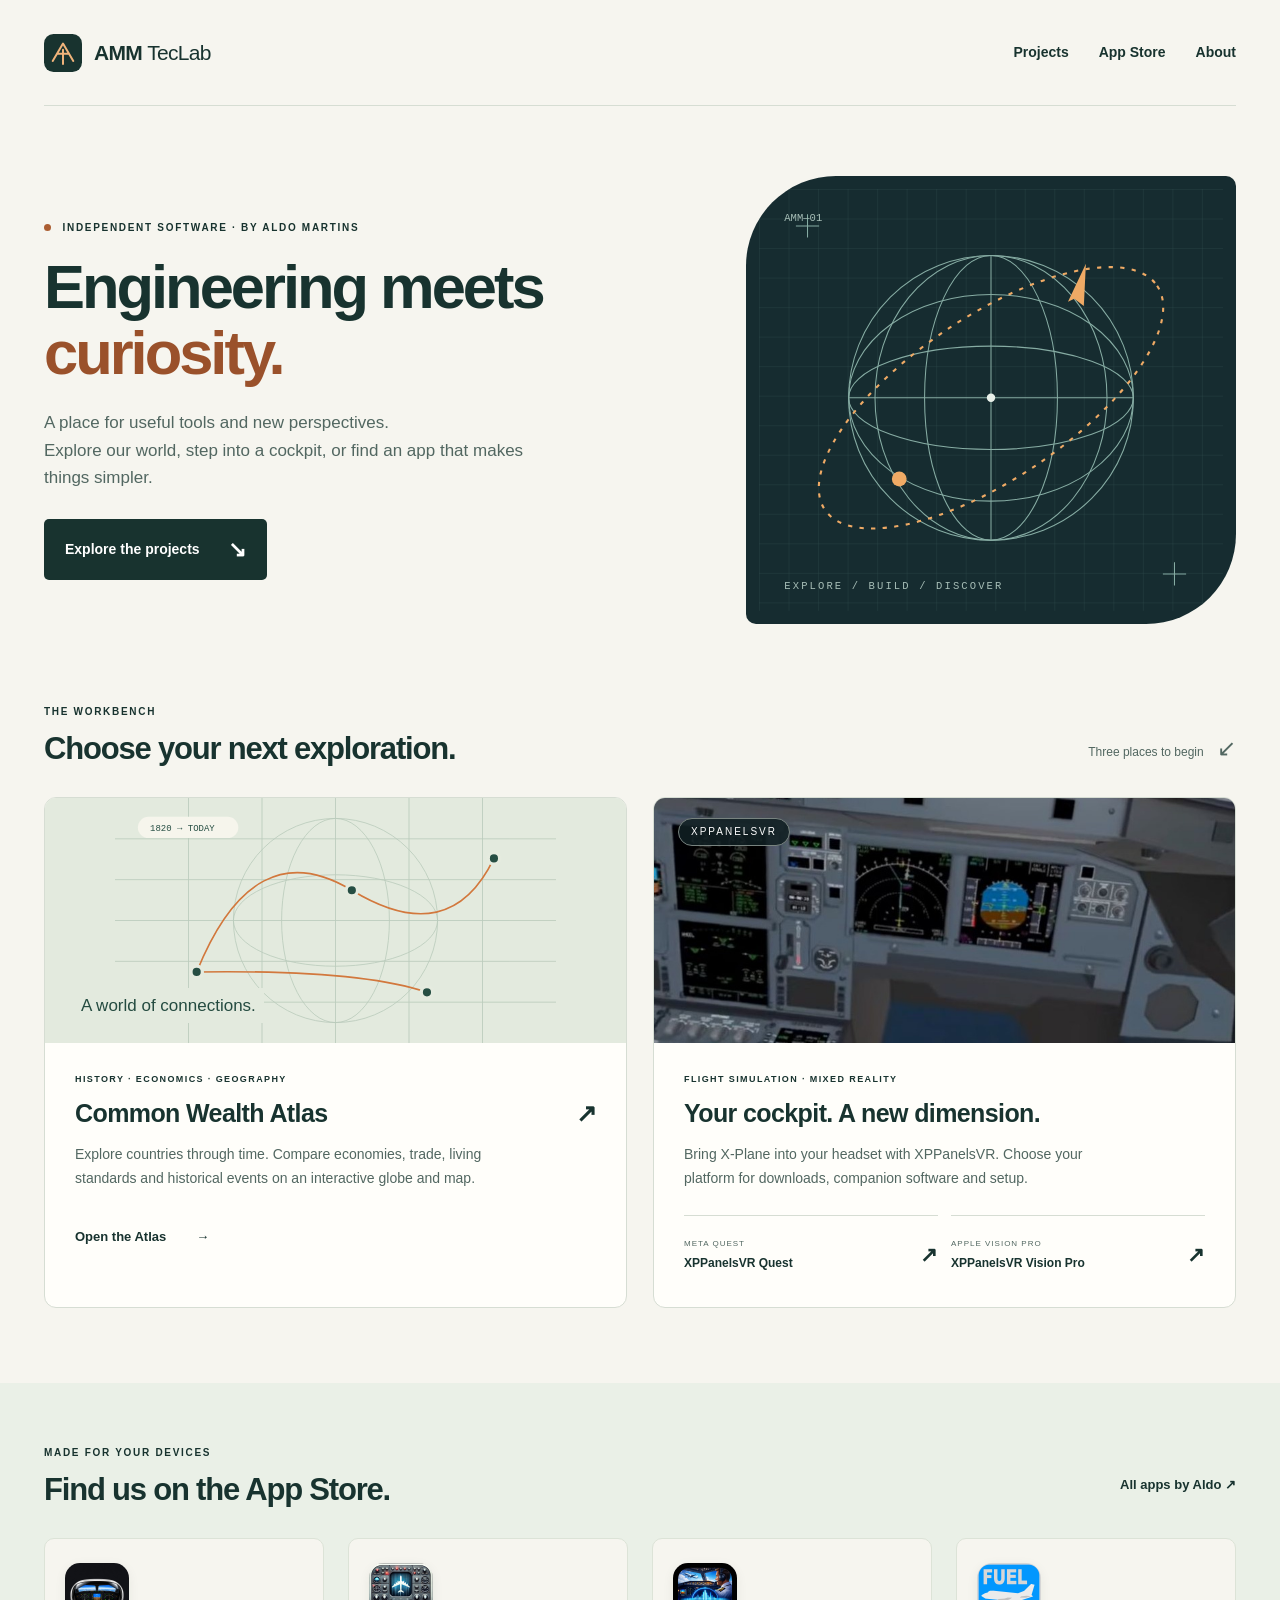
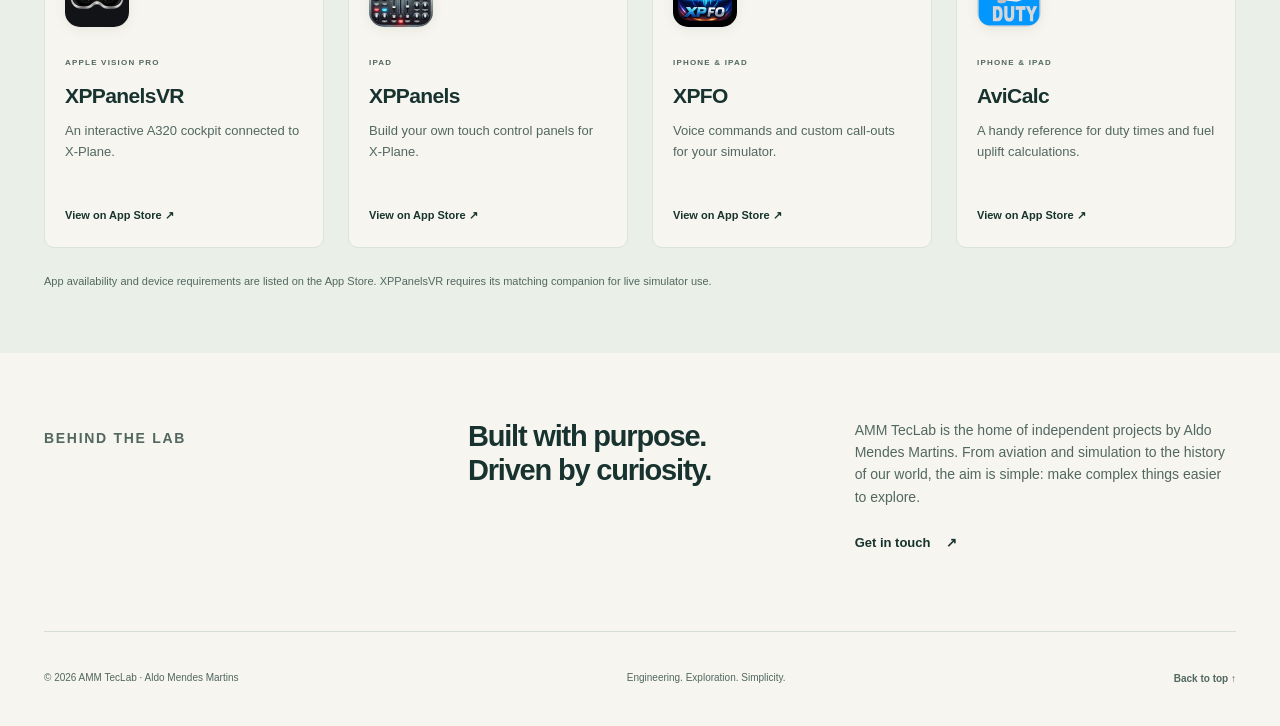
==== index.html @ c049971d "Create AMM TecLab homepage and verified app links" ====
<!doctype html>
<html lang="en">
<head>
<meta charset="utf-8"><meta name="viewport" content="width=device-width,initial-scale=1">
<title>AMM TecLab — Engineering, exploration & useful apps</title>
<meta name="description" content="Independent apps and explorations by Aldo Mendes Martins. Discover the Common Wealth Atlas, XPPanelsVR for Quest and Vision Pro, and apps for your Apple devices.">
<meta name="theme-color" content="#162c30"><link rel="canonical" href="https://ammteclab.com/">
<meta property="og:title" content="AMM TecLab — Tools for curious minds"><meta property="og:description" content="Explore the world. Step into the cockpit. Find your next useful app."><meta property="og:type" content="website"><meta property="og:url" content="https://ammteclab.com/">
<link rel="icon" href="assets/mark.svg" type="image/svg+xml"><link rel="stylesheet" href="style.css">
</head>
<body>
<a class="skip" href="#main">Skip to content</a>
<header class="header wrap"><a class="brand" href="./" aria-label="AMM TecLab home"><img src="assets/mark.svg" alt="" width="38" height="38"><span>AMM <b>TecLab</b></span></a><nav aria-label="Main navigation"><a href="#projects">Projects</a><a href="#apps">App Store</a><a href="#about">About</a></nav></header>
<main id="main">
<section class="hero wrap">
<div class="hero-copy"><p class="eyebrow"><span class="dot"></span> INDEPENDENT SOFTWARE · BY ALDO MARTINS</p><h1>Engineering meets<br><em>curiosity.</em></h1><p class="lead">A place for useful tools and new perspectives.<br class="desktop"> Explore our world, step into a cockpit, or find an app that makes things simpler.</p><a class="button" href="#projects">Explore the projects <span aria-hidden="true">↘</span></a></div>
<div class="hero-art" aria-hidden="true"><svg viewBox="0 0 440 400" fill="none"><defs><pattern id="grid" width="28" height="28" patternUnits="userSpaceOnUse"><path d="M28 0H0V28" stroke="#355052" stroke-width=".5"/></pattern></defs><rect width="440" height="400" fill="url(#grid)"/><g stroke="#86aca3"><circle cx="220" cy="198" r="135"/><ellipse cx="220" cy="198" rx="63" ry="135"/><ellipse cx="220" cy="198" rx="110" ry="135"/><ellipse cx="220" cy="198" rx="135" ry="49"/><ellipse cx="220" cy="198" rx="135" ry="98"/><path d="M85 198H355M220 63V333"/></g><ellipse cx="220" cy="198" rx="190" ry="77" transform="rotate(-34 220 198)" stroke="#efaa65" stroke-width="2" stroke-dasharray="4 7"/><path d="M293 107l17-36-2 40-9-7z" fill="#efaa65"/><circle cx="133" cy="275" r="7" fill="#efaa65"/><circle cx="220" cy="198" r="4" fill="#e9f0e9"/><path d="M35 35h22m-11-11v22M383 365h22m-11-11v22" stroke="#86aca3"/><text x="24" y="379" fill="#a6bdb6" font-family="monospace" font-size="10" letter-spacing="2">EXPLORE / BUILD / DISCOVER</text><text x="24" y="30" fill="#a6bdb6" font-family="monospace" font-size="10">AMM—01</text></svg></div>
</section>
<section class="projects wrap" id="projects" aria-labelledby="projects-title"><div class="section-heading"><div><p class="eyebrow">THE WORKBENCH</p><h2 id="projects-title">Choose your next exploration.</h2></div><span class="section-note">Three places to begin <span aria-hidden="true">↙</span></span></div>
<div class="project-grid">
<a class="project atlas" href="https://atlas.ammteclab.com/"><div class="project-visual atlas-visual"><svg viewBox="0 0 540 300" fill="none" aria-hidden="true"><g stroke="#9ab1a0" opacity=".55"><path d="M0 50H540M0 100H540M0 150H540M0 200H540M0 250H540M90 0V300M180 0V300M270 0V300M360 0V300M450 0V300"/><circle cx="270" cy="150" r="125"/><ellipse cx="270" cy="150" rx="66" ry="125"/><ellipse cx="270" cy="150" rx="125" ry="56"/></g><path d="M100 213Q170 40 290 113T464 74M100 213Q300 210 382 238" stroke="#d2783d" stroke-width="2"/><g fill="#264e43" stroke="#e5ebdf" stroke-width="4"><circle cx="100" cy="213" r="7"/><circle cx="290" cy="113" r="7"/><circle cx="464" cy="74" r="7"/><circle cx="382" cy="238" r="7"/></g><rect x="28" y="23" width="123" height="26" rx="13" fill="#f6f5ec"/><text x="43" y="40" font-size="11" font-family="monospace" fill="#264e43">1820 → TODAY</text></svg><span class="visual-caption">A world of connections.</span></div><div class="project-body"><p class="eyebrow">HISTORY · ECONOMICS · GEOGRAPHY</p><h3>Common Wealth Atlas <span aria-hidden="true">↗</span></h3><p>Explore countries through time. Compare economies, trade, living standards and historical events on an interactive globe and map.</p><span class="text-link">Open the Atlas <span aria-hidden="true">→</span></span></div></a>
<div class="project simulator"><div class="project-visual cockpit-visual"><img src="assets/cockpit.jpg" alt="XPPanelsVR virtual A320 cockpit with instrument panels" width="1500" height="900"><span class="image-label">XPPANELSVR</span></div><div class="project-body"><p class="eyebrow">FLIGHT SIMULATION · MIXED REALITY</p><h3>Your cockpit. A new dimension.</h3><p>Bring X-Plane into your headset with XPPanelsVR. Choose your platform for downloads, companion software and setup.</p><div class="platform-links"><a href="https://xppanelsvrquest.ammteclab.com/"><span><small>META QUEST</small>XPPanelsVR Quest</span><span aria-hidden="true">↗</span></a><a href="https://xppanelsvrvisionpro.ammteclab.com/"><span><small>APPLE VISION PRO</small>XPPanelsVR Vision Pro</span><span aria-hidden="true">↗</span></a></div></div></div>
</div></section>
<section class="apps-section" id="apps" aria-labelledby="apps-title"><div class="wrap"><div class="section-heading"><div><p class="eyebrow">MADE FOR YOUR DEVICES</p><h2 id="apps-title">Find us on the App Store.</h2></div><a class="all-apps" href="https://apps.apple.com/developer/aldo-mendes-martins/id377344895">All apps by Aldo <span aria-hidden="true">↗</span></a></div>
<div class="app-grid">
<a class="app" href="https://apps.apple.com/app/xppanelsvr/id6818430025"><img src="assets/xppanelsvr.jpg" alt="" width="68" height="68" loading="lazy"><div><small>APPLE VISION PRO</small><h3>XPPanelsVR</h3><p>An interactive A320 cockpit connected to X-Plane.</p><span class="text-link">View on App Store ↗</span></div></a>
<a class="app" href="https://apps.apple.com/app/xppanels/id6754986883"><img src="assets/xppanels.jpg" alt="" width="68" height="68" loading="lazy"><div><small>IPAD</small><h3>XPPanels</h3><p>Build your own touch control panels for X-Plane.</p><span class="text-link">View on App Store ↗</span></div></a>
<a class="app" href="https://apps.apple.com/app/xpfo/id6757509002"><img src="assets/xpfo.jpg" alt="" width="68" height="68" loading="lazy"><div><small>IPHONE & IPAD</small><h3>XPFO</h3><p>Voice commands and custom call-outs for your simulator.</p><span class="text-link">View on App Store ↗</span></div></a>
<a class="app" href="https://apps.apple.com/app/avicalc/id6474237308"><img src="assets/avicalc.jpg" alt="" width="68" height="68" loading="lazy"><div><small>IPHONE & IPAD</small><h3>AviCalc</h3><p>A handy reference for duty times and fuel uplift calculations.</p><span class="text-link">View on App Store ↗</span></div></a>
</div><p class="store-note">App availability and device requirements are listed on the App Store. XPPanelsVR requires its matching companion for live simulator use.</p></div></section>
<section class="about wrap" id="about"><p class="eyebrow">BEHIND THE LAB</p><div><h2>Built with purpose.<br>Driven by curiosity.</h2><p>AMM TecLab is the home of independent projects by Aldo Mendes Martins. From aviation and simulation to the history of our world, the aim is simple: make complex things easier to explore.</p><a class="text-link" href="mailto:aldoapps@gmail.com">Get in touch <span aria-hidden="true">↗</span></a></div></section>
</main><footer class="wrap"><span>© 2026 AMM TecLab · Aldo Mendes Martins</span><span>Engineering. Exploration. Simplicity.</span><a href="#main">Back to top ↑</a></footer>
</body></html>
---- style.css ----
:root{--ink:#18332f;--muted:#526761;--paper:#f6f5ef;--line:#d6ddd3;--accent:#efaa65;--dark:#162c30}*{box-sizing:border-box}html{scroll-behavior:smooth;scroll-padding-top:24px}body{margin:0;background:var(--paper);color:var(--ink);font-family:-apple-system,BlinkMacSystemFont,"Segoe UI",sans-serif;line-height:1.6}a{color:inherit;text-decoration:none}a:focus-visible{outline:3px solid #cc661e;outline-offset:6px}img{max-width:100%;display:block}svg{display:block;width:100%}.wrap{width:min(1200px,calc(100% - 88px));margin-inline:auto}.header{height:106px;display:flex;align-items:center;justify-content:space-between;border-bottom:1px solid var(--line)}.brand{display:flex;gap:12px;align-items:center;font-size:21px;letter-spacing:-.7px}.brand span{font-weight:750}.brand b{font-weight:400}.header nav{display:flex;gap:30px;font-size:14px;font-weight:600}.header nav a{padding:12px 0}.header nav a:hover{color:#ac4b16}.hero{display:grid;grid-template-columns:1.3fr 1fr;gap:65px;align-items:center;padding-block:70px 80px}.eyebrow{font-size:10px;font-weight:700;letter-spacing:1.7px;margin:0 0 18px}.dot{display:inline-block;width:7px;height:7px;background:#ab5e32;border-radius:50%;margin-right:7px}h1,h2,h3,p{margin-top:0}h1{font-size:clamp(42px,4.8vw,66px);line-height:1.08;letter-spacing:-3px;font-weight:600;margin-bottom:23px}h1 em{font-style:normal;color:#9a512b}h2{font-size:31px;font-weight:550;line-height:1.2;letter-spacing:-1.2px;margin-bottom:0}h3{letter-spacing:-.6px;font-weight:600}.lead{font-size:17px;color:var(--muted);max-width:520px;margin-bottom:28px}.button{display:inline-flex;gap:28px;align-items:center;background:var(--ink);color:#fff;padding:13px 21px;border-radius:5px;font-size:14px;font-weight:600;min-height:48px}.button:hover{background:#31584b}.button span{font-size:22px}.hero-art{background:var(--dark);border-radius:90px 10px 90px 10px;padding:13px;overflow:hidden}.section-heading{display:flex;align-items:flex-end;justify-content:space-between;gap:25px;margin-bottom:30px}.section-heading .eyebrow{margin-bottom:10px}.section-note{font-size:12px;color:var(--muted);white-space:nowrap}.section-note span{font-size:23px;margin-left:10px}.projects{padding-bottom:75px}.project-grid{display:grid;grid-template-columns:1fr 1fr;gap:26px}.project{border:1px solid var(--line);border-radius:12px;overflow:hidden;background:#fffefa}.project-visual{height:245px;position:relative;overflow:hidden}.atlas-visual{background:#e3eade}.atlas-visual svg{height:100%;object-fit:cover}.visual-caption{position:absolute;bottom:20px;left:28px;font-size:17px;font-weight:500;color:#244b40;background:#e3eade;padding:4px 8px}.cockpit-visual img{width:100%;height:100%;object-fit:cover;object-position:50% 47%}.image-label{position:absolute;top:20px;left:24px;background:rgba(17,31,35,.88);color:white;letter-spacing:2px;font-size:10px;padding:5px 12px;border:1px solid #78837f;border-radius:20px}.project-body{padding:29px 30px}.project-body .eyebrow{font-size:9px;letter-spacing:1.4px;margin-bottom:12px}.project h3{font-size:25px;line-height:1.2;margin-bottom:15px}.atlas h3{display:flex;justify-content:space-between;gap:12px}.project p:not(.eyebrow){font-size:14px;color:var(--muted);line-height:1.7;margin-bottom:24px;max-width:440px}.text-link{font-size:13px;font-weight:650}.atlas:hover{border-color:#799584}.atlas .text-link{display:inline-flex;gap:30px;min-height:44px;align-items:center}.platform-links{display:grid;grid-template-columns:1fr 1fr;gap:13px}.platform-links a{border-top:1px solid var(--line);padding-top:16px;display:flex;justify-content:space-between;gap:7px;align-items:center;font-size:12px;font-weight:650;line-height:1.4;min-height:63px}.platform-links a:hover{color:#9a512b}.platform-links small{display:block;font-size:8px;letter-spacing:1px;font-weight:500;color:var(--muted);margin-bottom:5px}.platform-links a>span:last-child{font-size:21px}.apps-section{background:#eaf0e7;padding-block:62px}.all-apps{font-size:13px;font-weight:600;padding-block:12px}.app-grid{display:grid;grid-template-columns:repeat(4,1fr);gap:24px}.app{padding:24px 20px 20px;background:var(--paper);border:1px solid #dce3d7;border-radius:10px;display:flex;flex-direction:column;align-items:flex-start;gap:20px}.app:hover{border-color:#8fa58d;background:#fffefa}.app img{width:64px;height:64px;border-radius:15px;box-shadow:0 3px 12px #152b2510}.app small{font-size:8px;letter-spacing:1.2px;color:var(--muted);font-weight:600}.app h3{font-size:21px;margin:6px 0 9px}.app p{font-size:13px;line-height:1.6;color:var(--muted);margin-bottom:18px;min-height:62px}.app .text-link{font-size:11px}.store-note{font-size:11px;color:var(--muted);margin:25px 0 0}.about{padding-block:66px;display:grid;grid-template-columns:1fr 2fr;gap:40px}.about .eyebrow{padding-top:8px}.about>div{display:grid;grid-template-columns:1fr 1.1fr;column-gap:40px}.about h2{font-size:29px;grid-row:span 2}.about p{font-size:14px;color:var(--muted);margin-bottom:13px}.about .text-link{min-height:44px;display:flex;align-items:center;gap:15px}footer{border-top:1px solid var(--line);padding-block:25px;display:flex;justify-content:space-between;gap:20px;font-size:10px;color:var(--muted)}footer a{font-weight:600;min-height:44px;display:flex;align-items:center}footer span{padding-top:13px}.skip{position:absolute;left:15px;top:-100px;background:var(--ink);color:white;padding:12px;z-index:10}.skip:focus{top:12px}@media(min-width:1500px){.hero{padding-block:90px}.hero-art{max-width:470px}}@media(max-width:1000px){.wrap{width:calc(100% - 48px)}.hero{gap:35px}h1{font-size:48px}.hero .eyebrow{font-size:8px;letter-spacing:1px}.app-grid{grid-template-columns:1fr 1fr}.app{flex-direction:row}.app p{min-height:42px}.about{grid-template-columns:1fr 3fr;gap:20px}.about>div{column-gap:20px}.platform-links{grid-template-columns:1fr}.project h3{font-size:23px}.section-note{display:none}}@media(max-width:650px){.wrap{width:calc(100% - 36px)}.header{height:83px}.brand{font-size:19px;gap:8px}.brand img{width:30px;height:30px}.header nav{gap:15px;font-size:12px}.header nav a{min-height:44px;display:flex;align-items:center}.header nav a:last-child{display:none}.hero{grid-template-columns:1fr;padding-block:42px 46px;gap:32px}.hero .eyebrow{font-size:8px;letter-spacing:1.2px}h1{font-size:49px;letter-spacing:-2.3px}.lead{font-size:16px}.desktop{display:none}.hero-art{max-width:420px;width:100%;margin:auto;border-radius:60px 10px 60px 10px}.hero-art svg{max-height:260px}.section-heading{display:block;margin-bottom:24px}h2{font-size:28px;max-width:340px}.project-grid{grid-template-columns:1fr;gap:22px}.project-visual{height:215px}.project-body{padding:25px}.project h3{font-size:25px}.project p:not(.eyebrow){font-size:15px}.platform-links{grid-template-columns:1fr 1fr}.platform-links a{font-size:12px}.projects{padding-bottom:42px}.apps-section{padding-block:39px}.all-apps{display:inline-block;margin-top:16px}.app-grid{grid-template-columns:1fr;gap:13px}.app{gap:20px;padding:22px;align-items:flex-start}.app img{width:60px;height:60px;flex-shrink:0}.app h3{font-size:22px}.app small{font-size:9px}.app p{font-size:14px;min-height:0;margin-bottom:12px}.app .text-link{font-size:12px}.store-note{font-size:12px}.about{display:block;padding-block:40px}.about>div{display:block}.about h2{font-size:29px;margin-bottom:20px}.about p{font-size:15px}.about .text-link{font-size:14px}footer{flex-wrap:wrap;gap:0;padding-block:19px}footer span{width:100%;padding-top:3px}footer a{margin-top:7px;font-size:12px}}@media(prefers-reduced-motion:reduce){html{scroll-behavior:auto}}
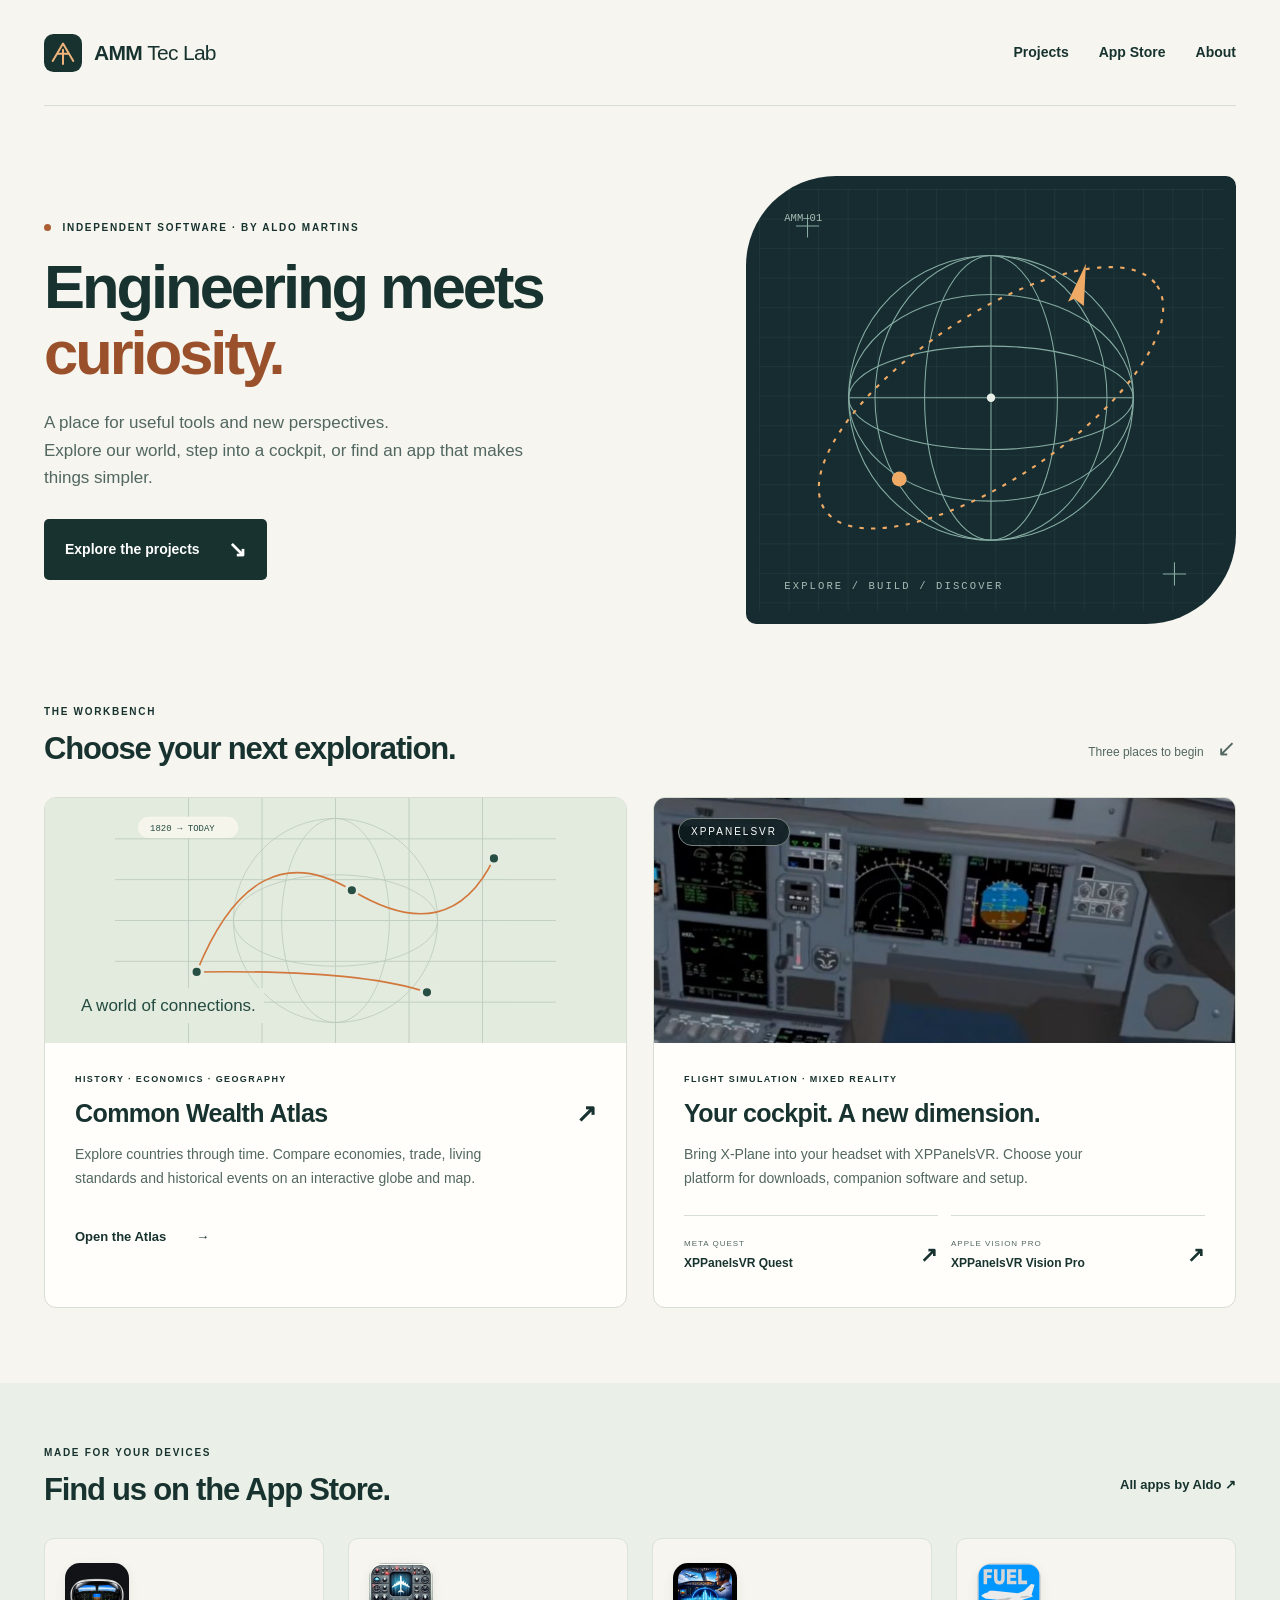
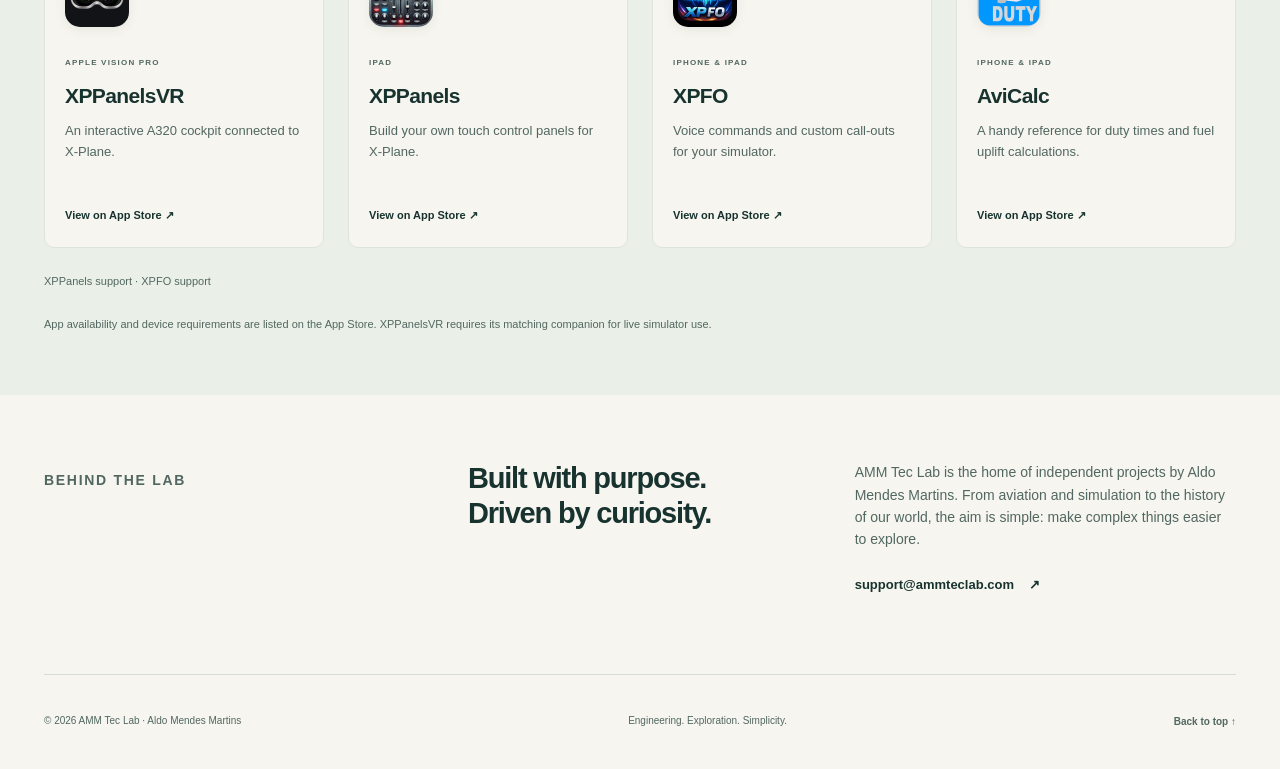
==== commit 187112e1: "Rebrand public contacts and website links to AMM Tec Lab" ====
--- a/index.html
+++ b/index.html
@@ -2,15 +2,15 @@
 <html lang="en">
 <head>
 <meta charset="utf-8"><meta name="viewport" content="width=device-width,initial-scale=1">
-<title>AMM TecLab — Engineering, exploration & useful apps</title>
+<title>AMM Tec Lab — Engineering, exploration & useful apps</title>
 <meta name="description" content="Independent apps and explorations by Aldo Mendes Martins. Discover the Common Wealth Atlas, XPPanelsVR for Quest and Vision Pro, and apps for your Apple devices.">
 <meta name="theme-color" content="#162c30"><link rel="canonical" href="https://ammteclab.com/">
-<meta property="og:title" content="AMM TecLab — Tools for curious minds"><meta property="og:description" content="Explore the world. Step into the cockpit. Find your next useful app."><meta property="og:type" content="website"><meta property="og:url" content="https://ammteclab.com/">
+<meta property="og:title" content="AMM Tec Lab — Tools for curious minds"><meta property="og:description" content="Explore the world. Step into the cockpit. Find your next useful app."><meta property="og:type" content="website"><meta property="og:url" content="https://ammteclab.com/">
 <link rel="icon" href="assets/mark.svg" type="image/svg+xml"><link rel="stylesheet" href="style.css">
 </head>
 <body>
 <a class="skip" href="#main">Skip to content</a>
-<header class="header wrap"><a class="brand" href="./" aria-label="AMM TecLab home"><img src="assets/mark.svg" alt="" width="38" height="38"><span>AMM <b>TecLab</b></span></a><nav aria-label="Main navigation"><a href="#projects">Projects</a><a href="#apps">App Store</a><a href="#about">About</a></nav></header>
+<header class="header wrap"><a class="brand" href="./" aria-label="AMM Tec Lab home"><img src="assets/mark.svg" alt="" width="38" height="38"><span>AMM <b>Tec Lab</b></span></a><nav aria-label="Main navigation"><a href="#projects">Projects</a><a href="#apps">App Store</a><a href="#about">About</a></nav></header>
 <main id="main">
 <section class="hero wrap">
 <div class="hero-copy"><p class="eyebrow"><span class="dot"></span> INDEPENDENT SOFTWARE · BY ALDO MARTINS</p><h1>Engineering meets<br><em>curiosity.</em></h1><p class="lead">A place for useful tools and new perspectives.<br class="desktop"> Explore our world, step into a cockpit, or find an app that makes things simpler.</p><a class="button" href="#projects">Explore the projects <span aria-hidden="true">↘</span></a></div>
@@ -19,7 +19,7 @@
 <section class="projects wrap" id="projects" aria-labelledby="projects-title"><div class="section-heading"><div><p class="eyebrow">THE WORKBENCH</p><h2 id="projects-title">Choose your next exploration.</h2></div><span class="section-note">Three places to begin <span aria-hidden="true">↙</span></span></div>
 <div class="project-grid">
 <a class="project atlas" href="https://atlas.ammteclab.com/"><div class="project-visual atlas-visual"><svg viewBox="0 0 540 300" fill="none" aria-hidden="true"><g stroke="#9ab1a0" opacity=".55"><path d="M0 50H540M0 100H540M0 150H540M0 200H540M0 250H540M90 0V300M180 0V300M270 0V300M360 0V300M450 0V300"/><circle cx="270" cy="150" r="125"/><ellipse cx="270" cy="150" rx="66" ry="125"/><ellipse cx="270" cy="150" rx="125" ry="56"/></g><path d="M100 213Q170 40 290 113T464 74M100 213Q300 210 382 238" stroke="#d2783d" stroke-width="2"/><g fill="#264e43" stroke="#e5ebdf" stroke-width="4"><circle cx="100" cy="213" r="7"/><circle cx="290" cy="113" r="7"/><circle cx="464" cy="74" r="7"/><circle cx="382" cy="238" r="7"/></g><rect x="28" y="23" width="123" height="26" rx="13" fill="#f6f5ec"/><text x="43" y="40" font-size="11" font-family="monospace" fill="#264e43">1820 → TODAY</text></svg><span class="visual-caption">A world of connections.</span></div><div class="project-body"><p class="eyebrow">HISTORY · ECONOMICS · GEOGRAPHY</p><h3>Common Wealth Atlas <span aria-hidden="true">↗</span></h3><p>Explore countries through time. Compare economies, trade, living standards and historical events on an interactive globe and map.</p><span class="text-link">Open the Atlas <span aria-hidden="true">→</span></span></div></a>
-<div class="project simulator"><div class="project-visual cockpit-visual"><img src="assets/cockpit.jpg" alt="XPPanelsVR virtual A320 cockpit with instrument panels" width="1500" height="900"><span class="image-label">XPPANELSVR</span></div><div class="project-body"><p class="eyebrow">FLIGHT SIMULATION · MIXED REALITY</p><h3>Your cockpit. A new dimension.</h3><p>Bring X-Plane into your headset with XPPanelsVR. Choose your platform for downloads, companion software and setup.</p><div class="platform-links"><a href="https://xppanelsvrquest.ammteclab.com/"><span><small>META QUEST</small>XPPanelsVR Quest</span><span aria-hidden="true">↗</span></a><a href="https://xppanelsvrvisionpro.ammteclab.com/"><span><small>APPLE VISION PRO</small>XPPanelsVR Vision Pro</span><span aria-hidden="true">↗</span></a></div></div></div>
+<div class="project simulator"><div class="project-visual cockpit-visual"><img src="assets/cockpit.jpg" alt="XPPanelsVR virtual A320 cockpit with instrument panels" width="1500" height="900"><span class="image-label">XPPANELSVR</span></div><div class="project-body"><p class="eyebrow">FLIGHT SIMULATION · MIXED REALITY</p><h3>Your cockpit. A new dimension.</h3><p>Bring X-Plane into your headset with XPPanelsVR. Choose your platform for downloads, companion software and setup.</p><div class="platform-links"><a href="https://xppquest.ammteclab.com/"><span><small>META QUEST</small>XPPanelsVR Quest</span><span aria-hidden="true">↗</span></a><a href="https://xppvision.ammteclab.com/"><span><small>APPLE VISION PRO</small>XPPanelsVR Vision Pro</span><span aria-hidden="true">↗</span></a></div></div></div>
 </div></section>
 <section class="apps-section" id="apps" aria-labelledby="apps-title"><div class="wrap"><div class="section-heading"><div><p class="eyebrow">MADE FOR YOUR DEVICES</p><h2 id="apps-title">Find us on the App Store.</h2></div><a class="all-apps" href="https://apps.apple.com/developer/aldo-mendes-martins/id377344895">All apps by Aldo <span aria-hidden="true">↗</span></a></div>
 <div class="app-grid">
@@ -27,7 +27,7 @@
 <a class="app" href="https://apps.apple.com/app/xppanels/id6754986883"><img src="assets/xppanels.jpg" alt="" width="68" height="68" loading="lazy"><div><small>IPAD</small><h3>XPPanels</h3><p>Build your own touch control panels for X-Plane.</p><span class="text-link">View on App Store ↗</span></div></a>
 <a class="app" href="https://apps.apple.com/app/xpfo/id6757509002"><img src="assets/xpfo.jpg" alt="" width="68" height="68" loading="lazy"><div><small>IPHONE & IPAD</small><h3>XPFO</h3><p>Voice commands and custom call-outs for your simulator.</p><span class="text-link">View on App Store ↗</span></div></a>
 <a class="app" href="https://apps.apple.com/app/avicalc/id6474237308"><img src="assets/avicalc.jpg" alt="" width="68" height="68" loading="lazy"><div><small>IPHONE & IPAD</small><h3>AviCalc</h3><p>A handy reference for duty times and fuel uplift calculations.</p><span class="text-link">View on App Store ↗</span></div></a>
-</div><p class="store-note">App availability and device requirements are listed on the App Store. XPPanelsVR requires its matching companion for live simulator use.</p></div></section>
-<section class="about wrap" id="about"><p class="eyebrow">BEHIND THE LAB</p><div><h2>Built with purpose.<br>Driven by curiosity.</h2><p>AMM TecLab is the home of independent projects by Aldo Mendes Martins. From aviation and simulation to the history of our world, the aim is simple: make complex things easier to explore.</p><a class="text-link" href="mailto:aldoapps@gmail.com">Get in touch <span aria-hidden="true">↗</span></a></div></section>
-</main><footer class="wrap"><span>© 2026 AMM TecLab · Aldo Mendes Martins</span><span>Engineering. Exploration. Simplicity.</span><a href="#main">Back to top ↑</a></footer>
+</div><p class="store-note"><a href="xppanels/">XPPanels support</a> · <a href="xpfo/">XPFO support</a></p><p class="store-note">App availability and device requirements are listed on the App Store. XPPanelsVR requires its matching companion for live simulator use.</p></div></section>
+<section class="about wrap" id="about"><p class="eyebrow">BEHIND THE LAB</p><div><h2>Built with purpose.<br>Driven by curiosity.</h2><p>AMM Tec Lab is the home of independent projects by Aldo Mendes Martins. From aviation and simulation to the history of our world, the aim is simple: make complex things easier to explore.</p><a class="text-link" href="mailto:support@ammteclab.com">support@ammteclab.com <span aria-hidden="true">↗</span></a></div></section>
+</main><footer class="wrap"><span>© 2026 AMM Tec Lab · Aldo Mendes Martins</span><span>Engineering. Exploration. Simplicity.</span><a href="#main">Back to top ↑</a></footer>
 </body></html>
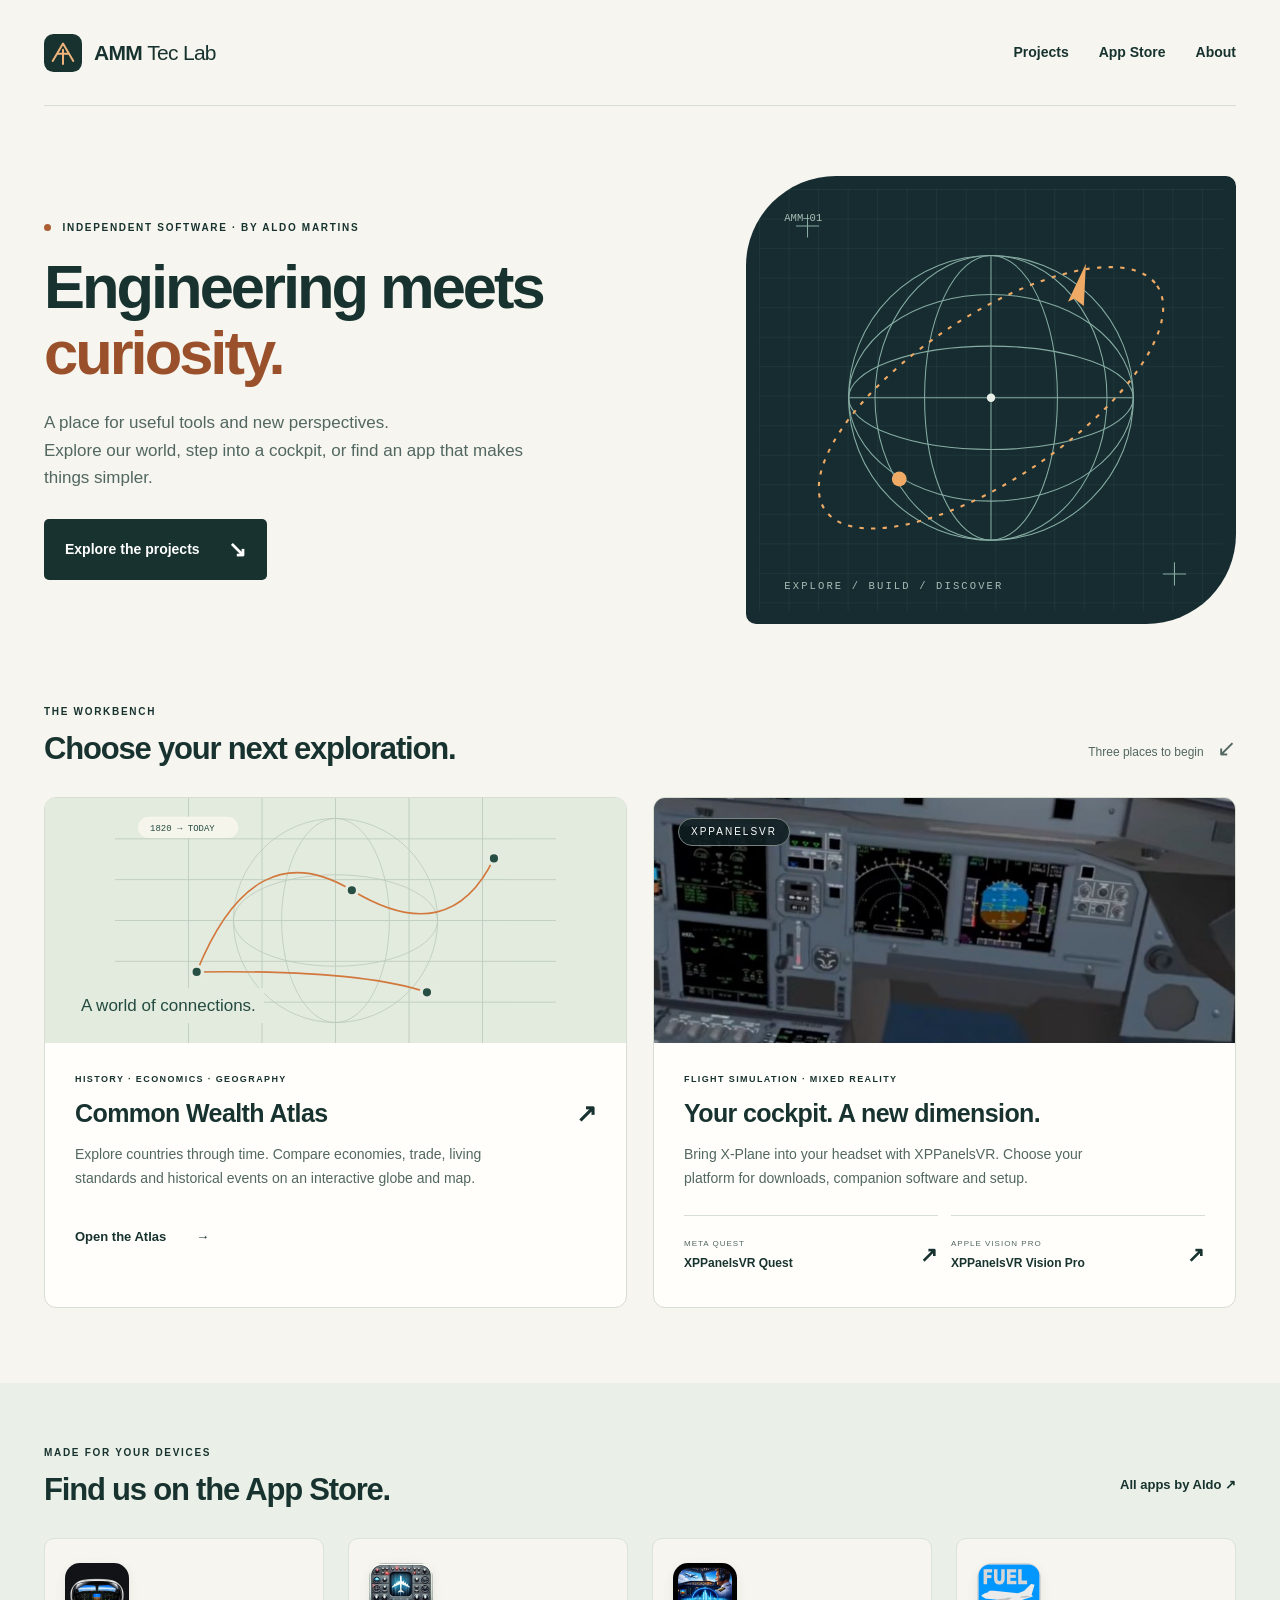
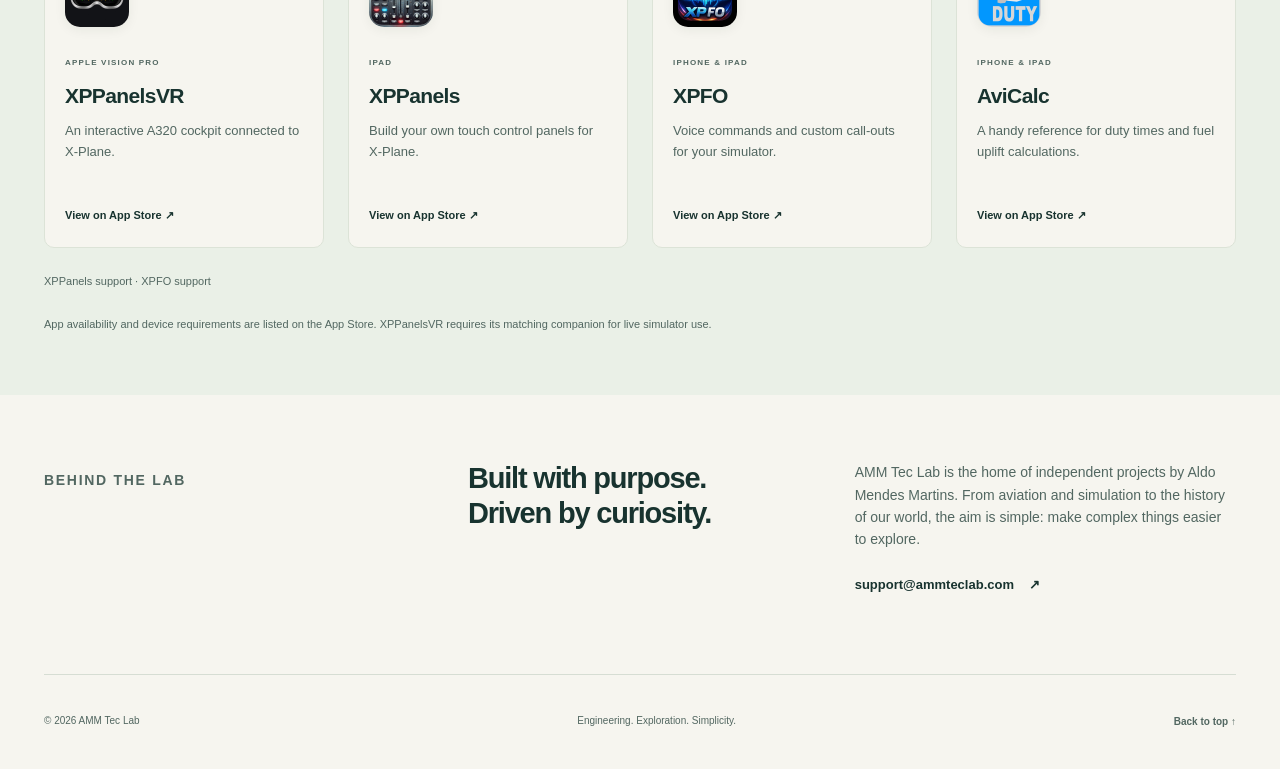
==== commit ea7e9b7a: "Use AMM Tec Lab alone in copyright notice" ====
--- a/index.html
+++ b/index.html
@@ -29,5 +29,5 @@
 <a class="app" href="https://apps.apple.com/app/avicalc/id6474237308"><img src="assets/avicalc.jpg" alt="" width="68" height="68" loading="lazy"><div><small>IPHONE & IPAD</small><h3>AviCalc</h3><p>A handy reference for duty times and fuel uplift calculations.</p><span class="text-link">View on App Store ↗</span></div></a>
 </div><p class="store-note"><a href="xppanels/">XPPanels support</a> · <a href="xpfo/">XPFO support</a></p><p class="store-note">App availability and device requirements are listed on the App Store. XPPanelsVR requires its matching companion for live simulator use.</p></div></section>
 <section class="about wrap" id="about"><p class="eyebrow">BEHIND THE LAB</p><div><h2>Built with purpose.<br>Driven by curiosity.</h2><p>AMM Tec Lab is the home of independent projects by Aldo Mendes Martins. From aviation and simulation to the history of our world, the aim is simple: make complex things easier to explore.</p><a class="text-link" href="mailto:support@ammteclab.com">support@ammteclab.com <span aria-hidden="true">↗</span></a></div></section>
-</main><footer class="wrap"><span>© 2026 AMM Tec Lab · Aldo Mendes Martins</span><span>Engineering. Exploration. Simplicity.</span><a href="#main">Back to top ↑</a></footer>
+</main><footer class="wrap"><span>© 2026 AMM Tec Lab</span><span>Engineering. Exploration. Simplicity.</span><a href="#main">Back to top ↑</a></footer>
 </body></html>
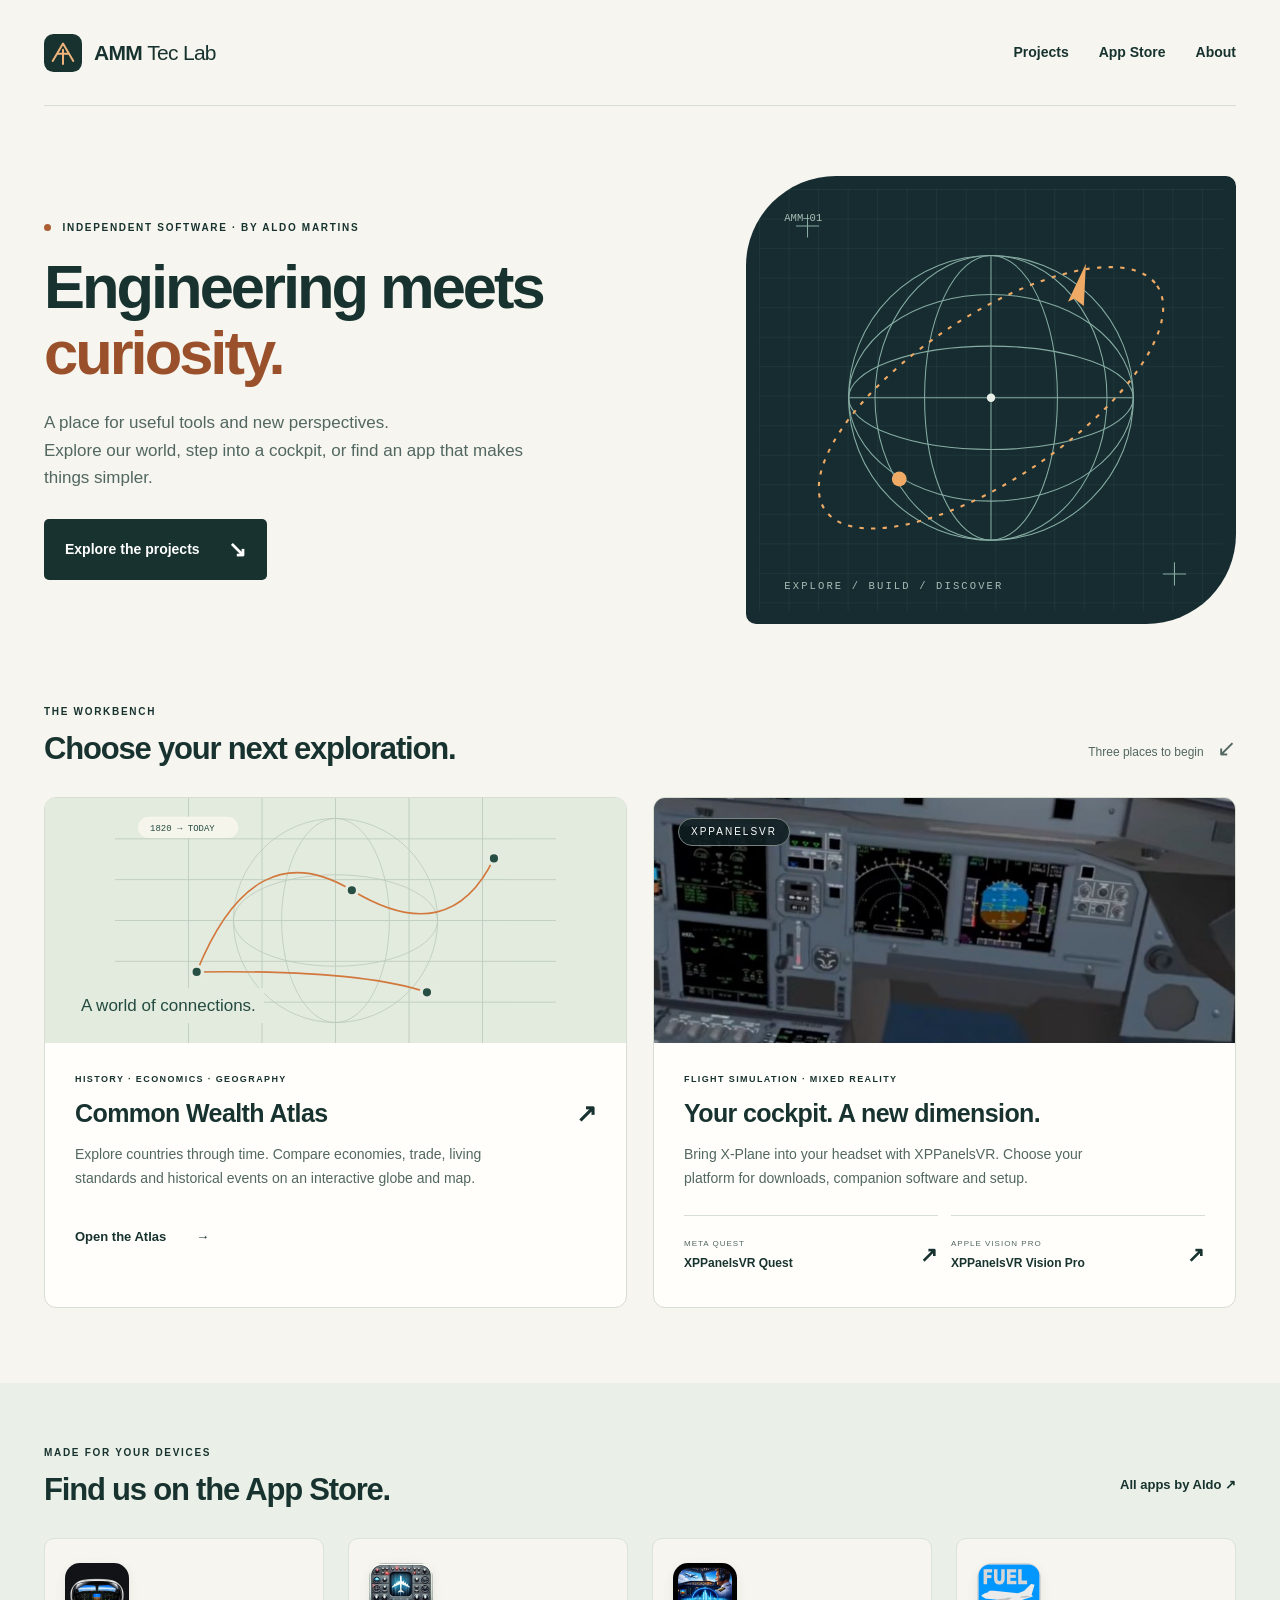
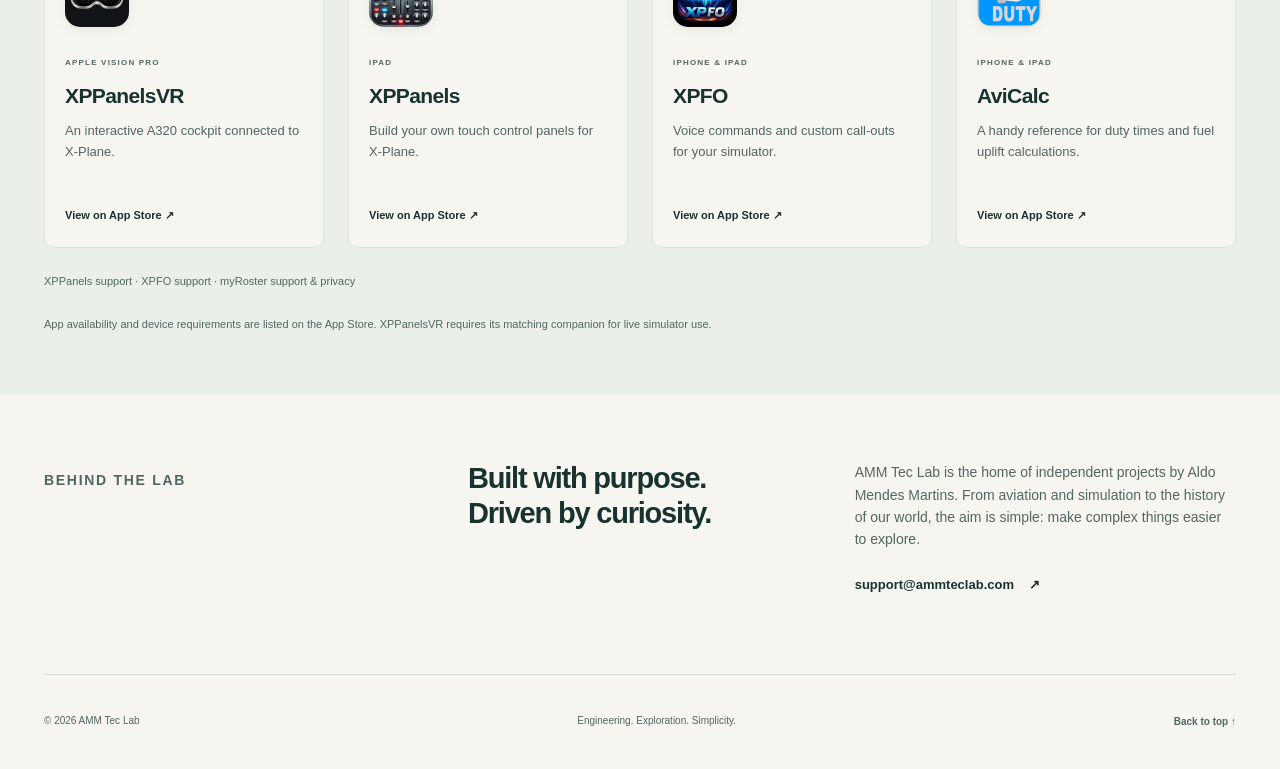
==== commit b0ccaedb: "Add myRoster support, privacy and usage notices" ====
--- a/index.html
+++ b/index.html
@@ -27,7 +27,7 @@
 <a class="app" href="https://apps.apple.com/app/xppanels/id6754986883"><img src="assets/xppanels.jpg" alt="" width="68" height="68" loading="lazy"><div><small>IPAD</small><h3>XPPanels</h3><p>Build your own touch control panels for X-Plane.</p><span class="text-link">View on App Store ↗</span></div></a>
 <a class="app" href="https://apps.apple.com/app/xpfo/id6757509002"><img src="assets/xpfo.jpg" alt="" width="68" height="68" loading="lazy"><div><small>IPHONE & IPAD</small><h3>XPFO</h3><p>Voice commands and custom call-outs for your simulator.</p><span class="text-link">View on App Store ↗</span></div></a>
 <a class="app" href="https://apps.apple.com/app/avicalc/id6474237308"><img src="assets/avicalc.jpg" alt="" width="68" height="68" loading="lazy"><div><small>IPHONE & IPAD</small><h3>AviCalc</h3><p>A handy reference for duty times and fuel uplift calculations.</p><span class="text-link">View on App Store ↗</span></div></a>
-</div><p class="store-note"><a href="xppanels/">XPPanels support</a> · <a href="xpfo/">XPFO support</a></p><p class="store-note">App availability and device requirements are listed on the App Store. XPPanelsVR requires its matching companion for live simulator use.</p></div></section>
+</div><p class="store-note"><a href="xppanels/">XPPanels support</a> · <a href="xpfo/">XPFO support</a> · <a href="myroster/">myRoster support &amp; privacy</a></p><p class="store-note">App availability and device requirements are listed on the App Store. XPPanelsVR requires its matching companion for live simulator use.</p></div></section>
 <section class="about wrap" id="about"><p class="eyebrow">BEHIND THE LAB</p><div><h2>Built with purpose.<br>Driven by curiosity.</h2><p>AMM Tec Lab is the home of independent projects by Aldo Mendes Martins. From aviation and simulation to the history of our world, the aim is simple: make complex things easier to explore.</p><a class="text-link" href="mailto:support@ammteclab.com">support@ammteclab.com <span aria-hidden="true">↗</span></a></div></section>
 </main><footer class="wrap"><span>© 2026 AMM Tec Lab</span><span>Engineering. Exploration. Simplicity.</span><a href="#main">Back to top ↑</a></footer>
 </body></html>
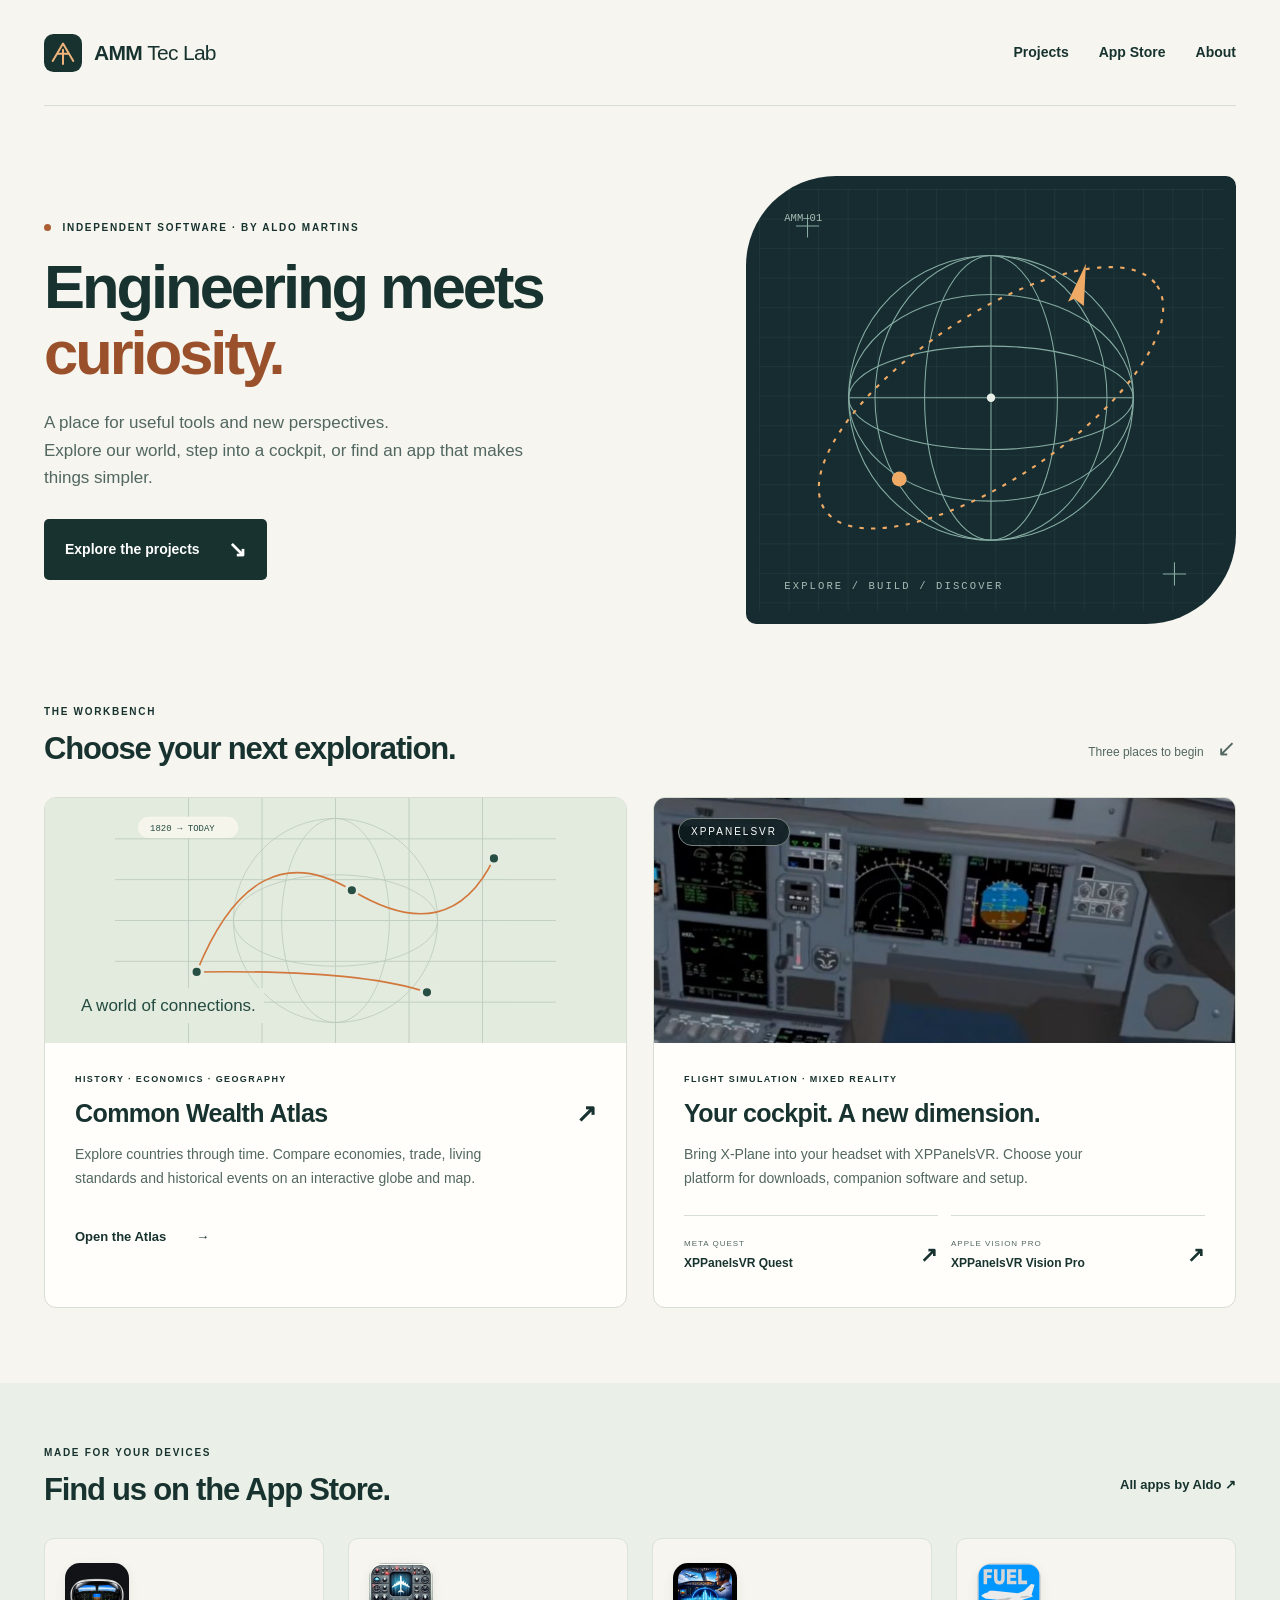
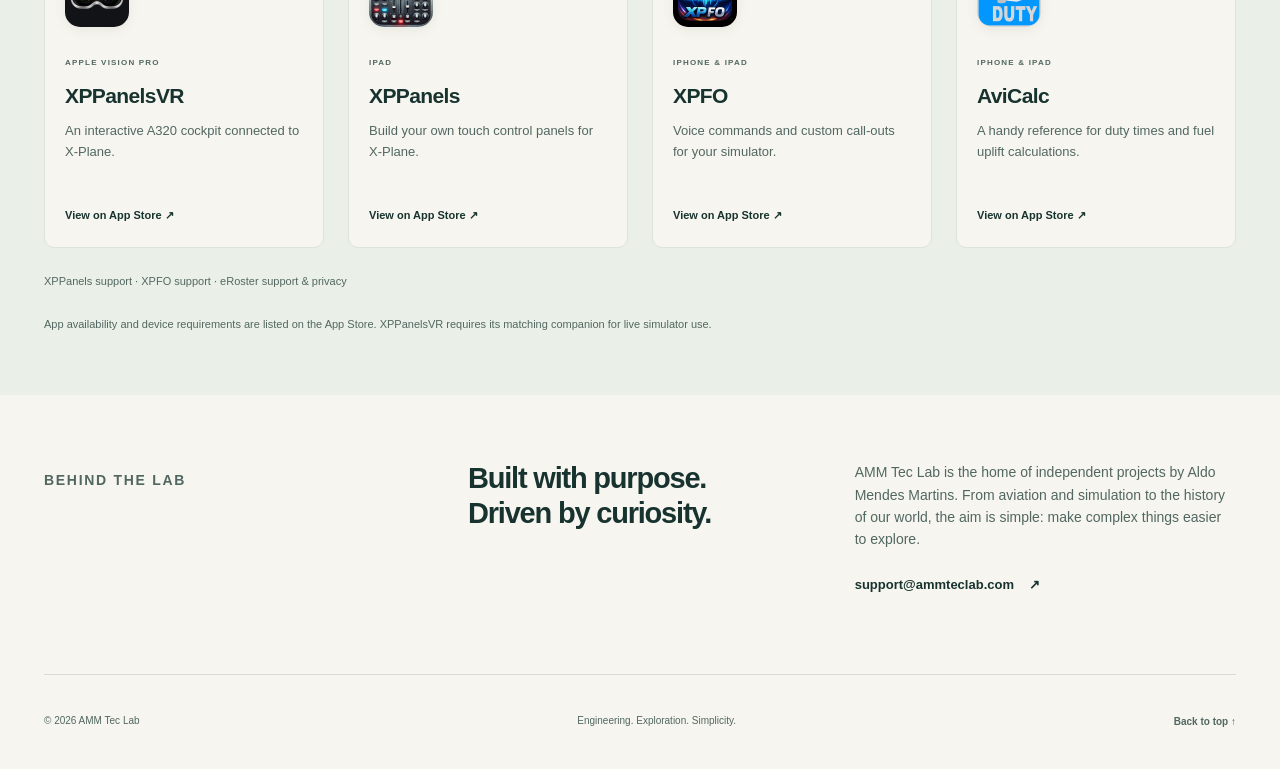
==== commit 4c79d692: "Brand the roster app eRoster" ====
--- a/index.html
+++ b/index.html
@@ -27,7 +27,7 @@
 <a class="app" href="https://apps.apple.com/app/xppanels/id6754986883"><img src="assets/xppanels.jpg" alt="" width="68" height="68" loading="lazy"><div><small>IPAD</small><h3>XPPanels</h3><p>Build your own touch control panels for X-Plane.</p><span class="text-link">View on App Store ↗</span></div></a>
 <a class="app" href="https://apps.apple.com/app/xpfo/id6757509002"><img src="assets/xpfo.jpg" alt="" width="68" height="68" loading="lazy"><div><small>IPHONE & IPAD</small><h3>XPFO</h3><p>Voice commands and custom call-outs for your simulator.</p><span class="text-link">View on App Store ↗</span></div></a>
 <a class="app" href="https://apps.apple.com/app/avicalc/id6474237308"><img src="assets/avicalc.jpg" alt="" width="68" height="68" loading="lazy"><div><small>IPHONE & IPAD</small><h3>AviCalc</h3><p>A handy reference for duty times and fuel uplift calculations.</p><span class="text-link">View on App Store ↗</span></div></a>
-</div><p class="store-note"><a href="xppanels/">XPPanels support</a> · <a href="xpfo/">XPFO support</a> · <a href="myroster/">myRoster support &amp; privacy</a></p><p class="store-note">App availability and device requirements are listed on the App Store. XPPanelsVR requires its matching companion for live simulator use.</p></div></section>
+</div><p class="store-note"><a href="xppanels/">XPPanels support</a> · <a href="xpfo/">XPFO support</a> · <a href="myroster/">eRoster support &amp; privacy</a></p><p class="store-note">App availability and device requirements are listed on the App Store. XPPanelsVR requires its matching companion for live simulator use.</p></div></section>
 <section class="about wrap" id="about"><p class="eyebrow">BEHIND THE LAB</p><div><h2>Built with purpose.<br>Driven by curiosity.</h2><p>AMM Tec Lab is the home of independent projects by Aldo Mendes Martins. From aviation and simulation to the history of our world, the aim is simple: make complex things easier to explore.</p><a class="text-link" href="mailto:support@ammteclab.com">support@ammteclab.com <span aria-hidden="true">↗</span></a></div></section>
 </main><footer class="wrap"><span>© 2026 AMM Tec Lab</span><span>Engineering. Exploration. Simplicity.</span><a href="#main">Back to top ↑</a></footer>
 </body></html>
